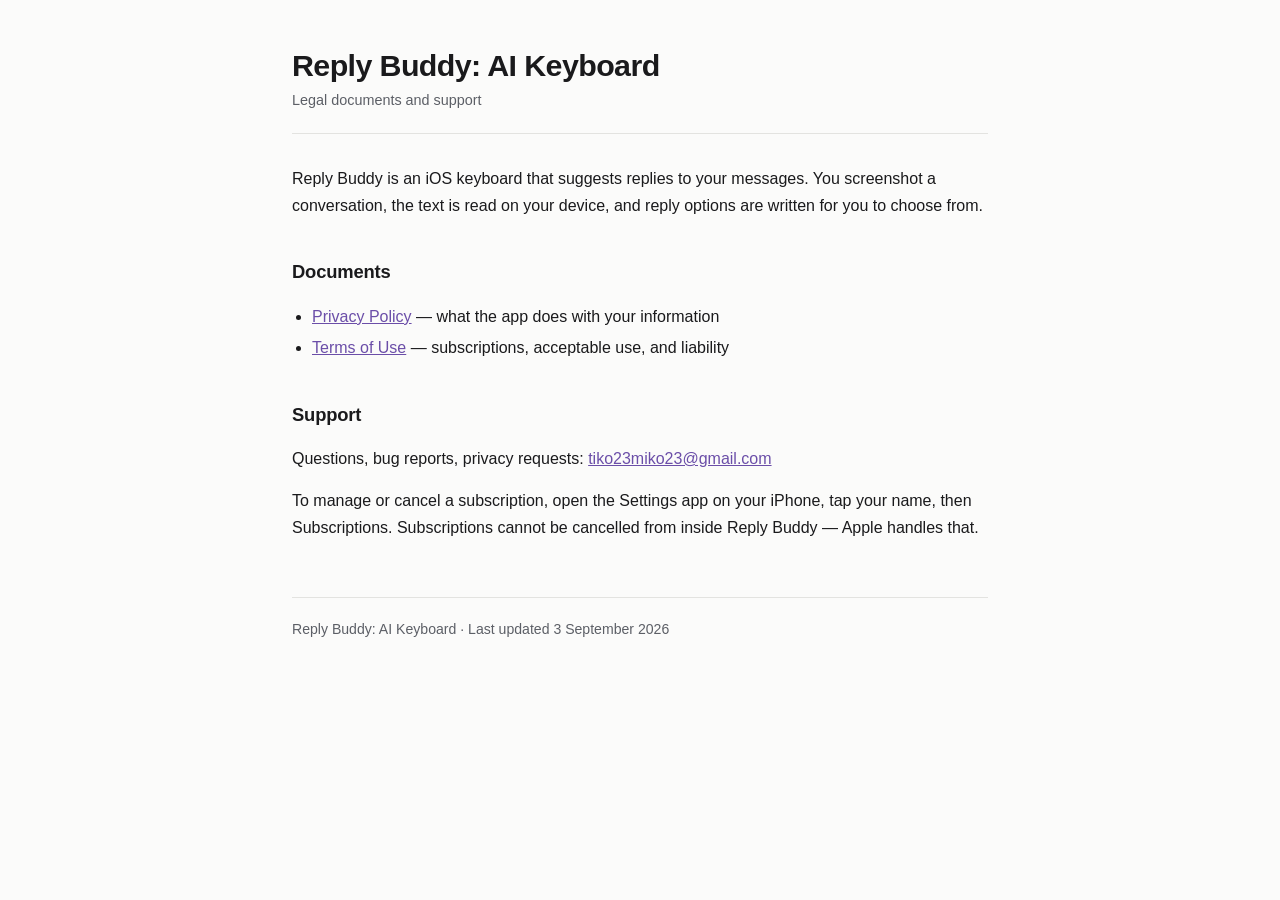
==== index.html @ 84b33973 "Privacy Policy and Terms of Use for Reply Buddy Written against the app's actual behaviour rather th" ====
<!DOCTYPE html>
<html lang="en">
<head>
<meta charset="utf-8">
<meta name="viewport" content="width=device-width, initial-scale=1">
<title>Reply Buddy · Legal</title>
<link rel="stylesheet" href="style.css">
</head>
<body>
<div class="wrap">
<header>
  <h1>Reply Buddy: AI Keyboard</h1>
  <p class="meta">Legal documents and support</p>
</header>

<p>Reply Buddy is an iOS keyboard that suggests replies to your messages. You screenshot a conversation,
the text is read on your device, and reply options are written for you to choose from.</p>

<h2>Documents</h2>
<ul>
  <li><a href="privacy.html">Privacy Policy</a> — what the app does with your information</li>
  <li><a href="terms.html">Terms of Use</a> — subscriptions, acceptable use, and liability</li>
</ul>

<h2>Support</h2>
<p>Questions, bug reports, privacy requests:
<a href="mailto:tiko23miko23@gmail.com">tiko23miko23@gmail.com</a></p>
<p>To manage or cancel a subscription, open the Settings app on your iPhone, tap your name, then
Subscriptions. Subscriptions cannot be cancelled from inside Reply Buddy — Apple handles that.</p>

<footer>Reply Buddy: AI Keyboard · Last updated 3 September 2026</footer>
</div>
</body>
</html>
---- style.css ----
:root {
  --bg: #fbfbfa; --fg: #1a1a1c; --muted: #5c5f66; --rule: #e3e3e0;
  --accent: #6b4ea8; --card: #ffffff;
}
@media (prefers-color-scheme: dark) {
  :root { --bg:#121214; --fg:#e8e8ea; --muted:#9a9ea6; --rule:#2a2a2e; --accent:#b39ae0; --card:#1a1a1d; }
}
* { box-sizing: border-box; }
body {
  margin: 0; background: var(--bg); color: var(--fg);
  font: 16px/1.65 -apple-system, BlinkMacSystemFont, "Segoe UI", Helvetica, Arial, sans-serif;
  -webkit-text-size-adjust: 100%;
}
.wrap { max-width: 46rem; margin: 0 auto; padding: 3rem 1.25rem 5rem; }
header { border-bottom: 1px solid var(--rule); padding-bottom: 1.25rem; margin-bottom: 2rem; }
h1 { font-size: 1.9rem; line-height: 1.15; margin: 0 0 .4rem; letter-spacing: -.02em; }
h2 { font-size: 1.15rem; margin: 2.4rem 0 .6rem; letter-spacing: -.01em; }
h3 { font-size: 1rem; margin: 1.5rem 0 .4rem; }
p, li { color: var(--fg); }
.meta { color: var(--muted); font-size: .9rem; margin: 0; }
a { color: var(--accent); }
ul { padding-left: 1.25rem; }
li { margin: .3rem 0; }
.note {
  background: var(--card); border: 1px solid var(--rule); border-left: 3px solid var(--accent);
  border-radius: 0 8px 8px 0; padding: .9rem 1.1rem; margin: 1.4rem 0;
}
.note p { margin: 0 0 .5rem; } .note p:last-child { margin: 0; }
table { width: 100%; border-collapse: collapse; margin: 1rem 0; font-size: .93rem; }
th, td { text-align: left; padding: .5rem .6rem; border-bottom: 1px solid var(--rule); vertical-align: top; }
th { font-weight: 600; color: var(--muted); font-size: .82rem; text-transform: uppercase; letter-spacing: .04em; }
.scroll { overflow-x: auto; }
footer { margin-top: 3.5rem; padding-top: 1.25rem; border-top: 1px solid var(--rule); color: var(--muted); font-size: .88rem; }
nav.top { margin-bottom: 1.5rem; font-size: .9rem; }
nav.top a { margin-right: 1rem; }
code { background: var(--card); border: 1px solid var(--rule); border-radius: 4px; padding: .08em .34em; font-size: .88em; }
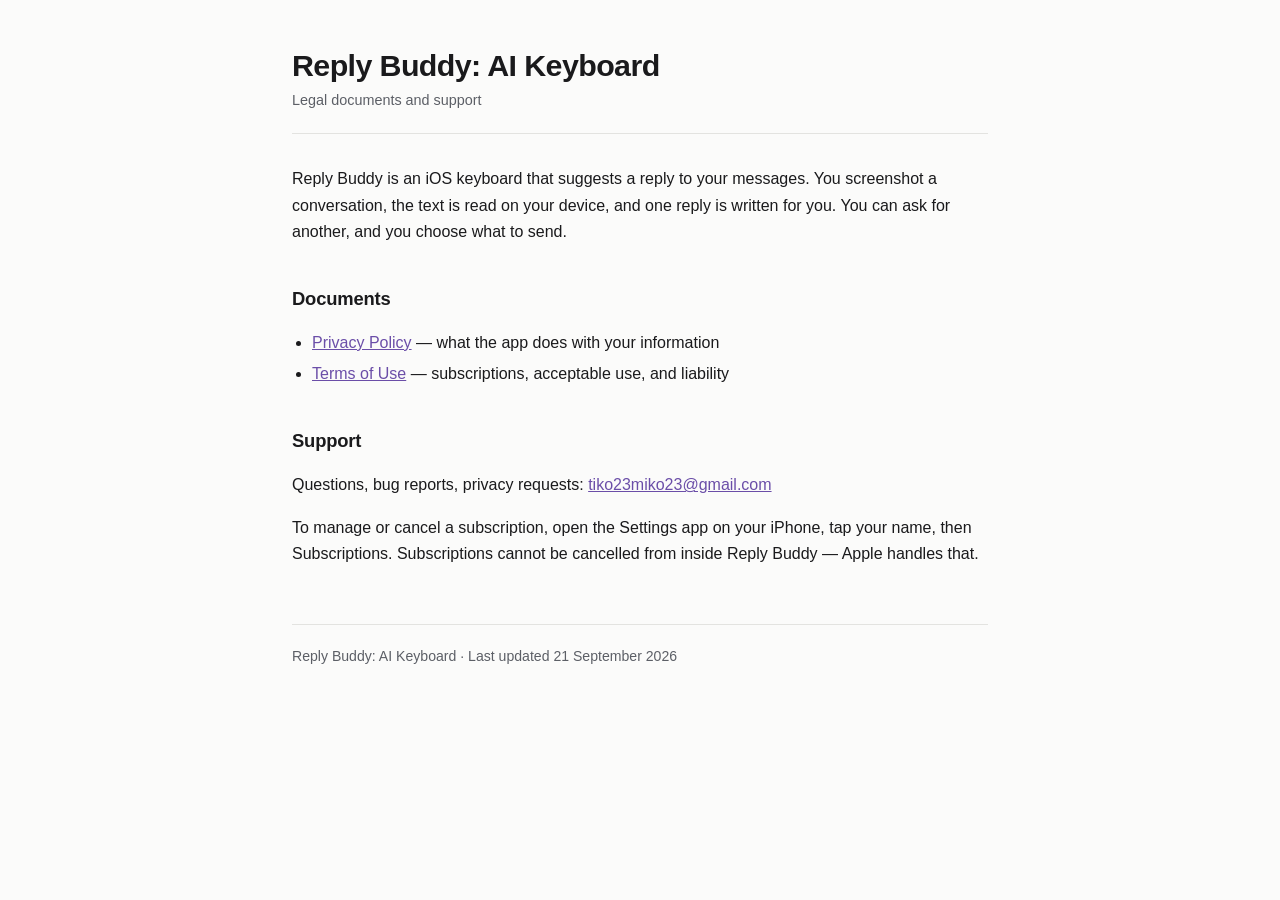
==== commit c74b6802: "Bring both pages back in line with what the app actually does The pages were written 3-7 September a" ====
--- a/index.html
+++ b/index.html
@@ -13,8 +13,9 @@
   <p class="meta">Legal documents and support</p>
 </header>
 
-<p>Reply Buddy is an iOS keyboard that suggests replies to your messages. You screenshot a conversation,
-the text is read on your device, and reply options are written for you to choose from.</p>
+<p>Reply Buddy is an iOS keyboard that suggests a reply to your messages. You screenshot a
+conversation, the text is read on your device, and one reply is written for you. You can ask for
+another, and you choose what to send.</p>
 
 <h2>Documents</h2>
 <ul>
@@ -28,7 +29,7 @@
 <p>To manage or cancel a subscription, open the Settings app on your iPhone, tap your name, then
 Subscriptions. Subscriptions cannot be cancelled from inside Reply Buddy — Apple handles that.</p>
 
-<footer>Reply Buddy: AI Keyboard · Last updated 3 September 2026</footer>
+<footer>Reply Buddy: AI Keyboard · Last updated 21 September 2026</footer>
 </div>
 </body>
 </html>
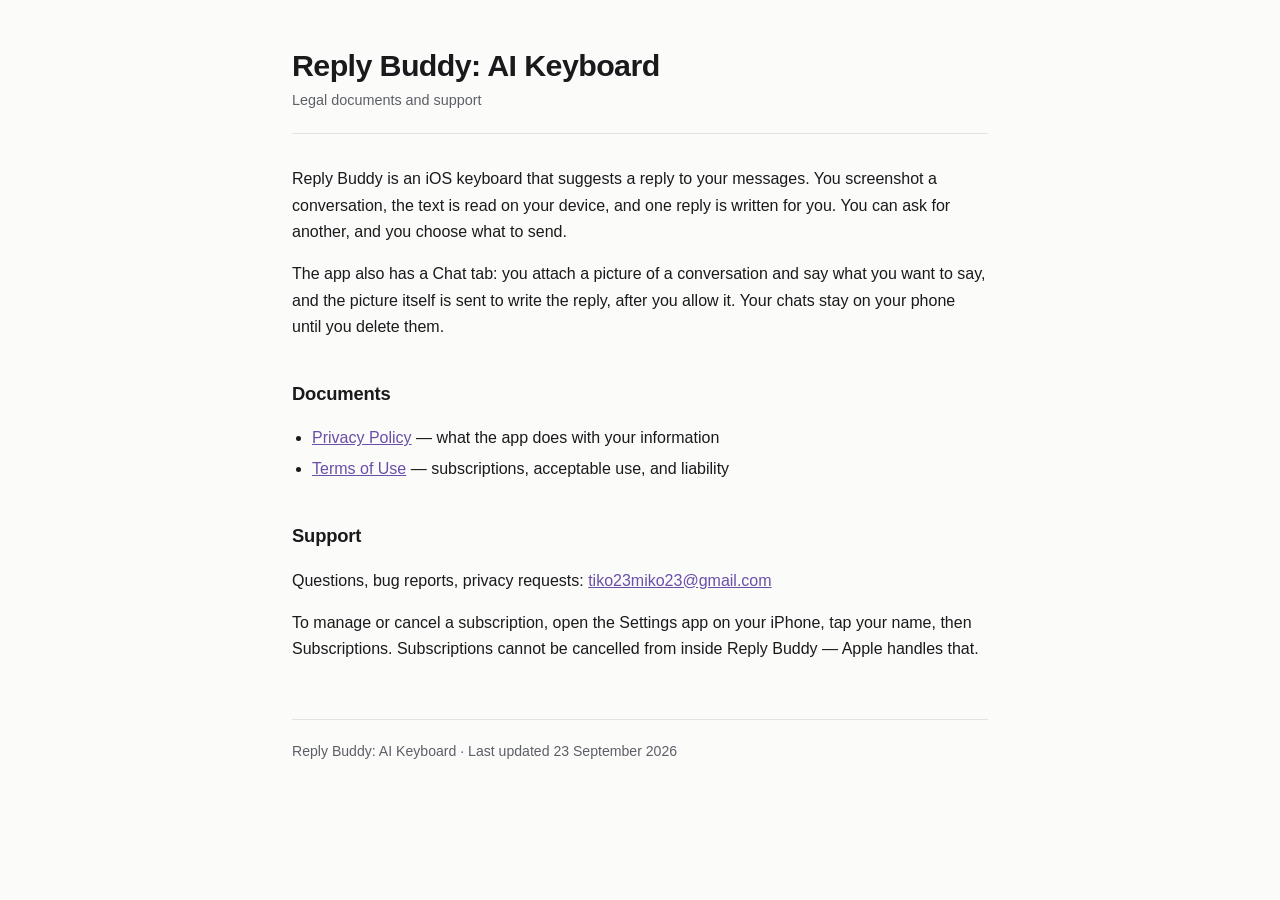
==== commit 180459a5: "Describe the Chat tab: two paths, and the one that sends the picture The app now has a Chat tab that" ====
--- a/index.html
+++ b/index.html
@@ -16,6 +16,9 @@
 <p>Reply Buddy is an iOS keyboard that suggests a reply to your messages. You screenshot a
 conversation, the text is read on your device, and one reply is written for you. You can ask for
 another, and you choose what to send.</p>
+<p>The app also has a Chat tab: you attach a picture of a conversation and say what you want to say,
+and the picture itself is sent to write the reply, after you allow it. Your chats stay on your phone
+until you delete them.</p>
 
 <h2>Documents</h2>
 <ul>
@@ -29,7 +32,7 @@
 <p>To manage or cancel a subscription, open the Settings app on your iPhone, tap your name, then
 Subscriptions. Subscriptions cannot be cancelled from inside Reply Buddy — Apple handles that.</p>
 
-<footer>Reply Buddy: AI Keyboard · Last updated 21 September 2026</footer>
+<footer>Reply Buddy: AI Keyboard · Last updated 23 September 2026</footer>
 </div>
 </body>
 </html>
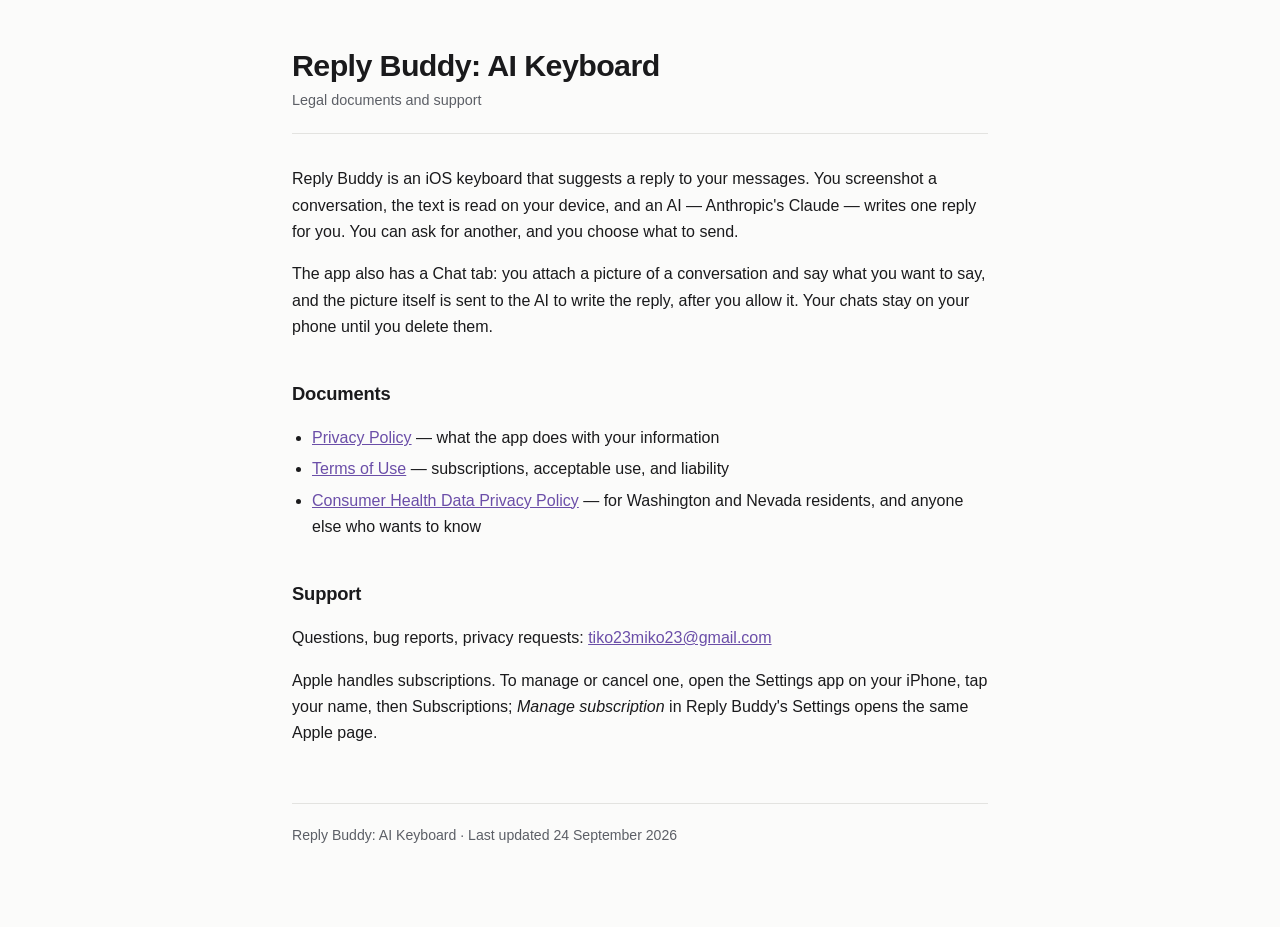
==== commit 14901e79: "Compliance pass: AI named, 18+, Delete my data, linked data, consumer health data policy Privacy pol" ====
--- a/index.html
+++ b/index.html
@@ -14,25 +14,28 @@
 </header>
 
 <p>Reply Buddy is an iOS keyboard that suggests a reply to your messages. You screenshot a
-conversation, the text is read on your device, and one reply is written for you. You can ask for
-another, and you choose what to send.</p>
+conversation, the text is read on your device, and an AI — Anthropic's Claude — writes one reply for
+you. You can ask for another, and you choose what to send.</p>
 <p>The app also has a Chat tab: you attach a picture of a conversation and say what you want to say,
-and the picture itself is sent to write the reply, after you allow it. Your chats stay on your phone
+and the picture itself is sent to the AI to write the reply, after you allow it. Your chats stay on your phone
 until you delete them.</p>
 
 <h2>Documents</h2>
 <ul>
   <li><a href="privacy.html">Privacy Policy</a> — what the app does with your information</li>
   <li><a href="terms.html">Terms of Use</a> — subscriptions, acceptable use, and liability</li>
+  <li><a href="consumer-health-data.html">Consumer Health Data Privacy Policy</a> — for Washington and
+      Nevada residents, and anyone else who wants to know</li>
 </ul>
 
 <h2>Support</h2>
 <p>Questions, bug reports, privacy requests:
 <a href="mailto:tiko23miko23@gmail.com">tiko23miko23@gmail.com</a></p>
-<p>To manage or cancel a subscription, open the Settings app on your iPhone, tap your name, then
-Subscriptions. Subscriptions cannot be cancelled from inside Reply Buddy — Apple handles that.</p>
+<p>Apple handles subscriptions. To manage or cancel one, open the Settings app on your iPhone, tap your
+name, then Subscriptions; <em>Manage subscription</em> in Reply Buddy's Settings opens the same Apple
+page.</p>
 
-<footer>Reply Buddy: AI Keyboard · Last updated 23 September 2026</footer>
+<footer>Reply Buddy: AI Keyboard · Last updated 24 September 2026</footer>
 </div>
 </body>
 </html>
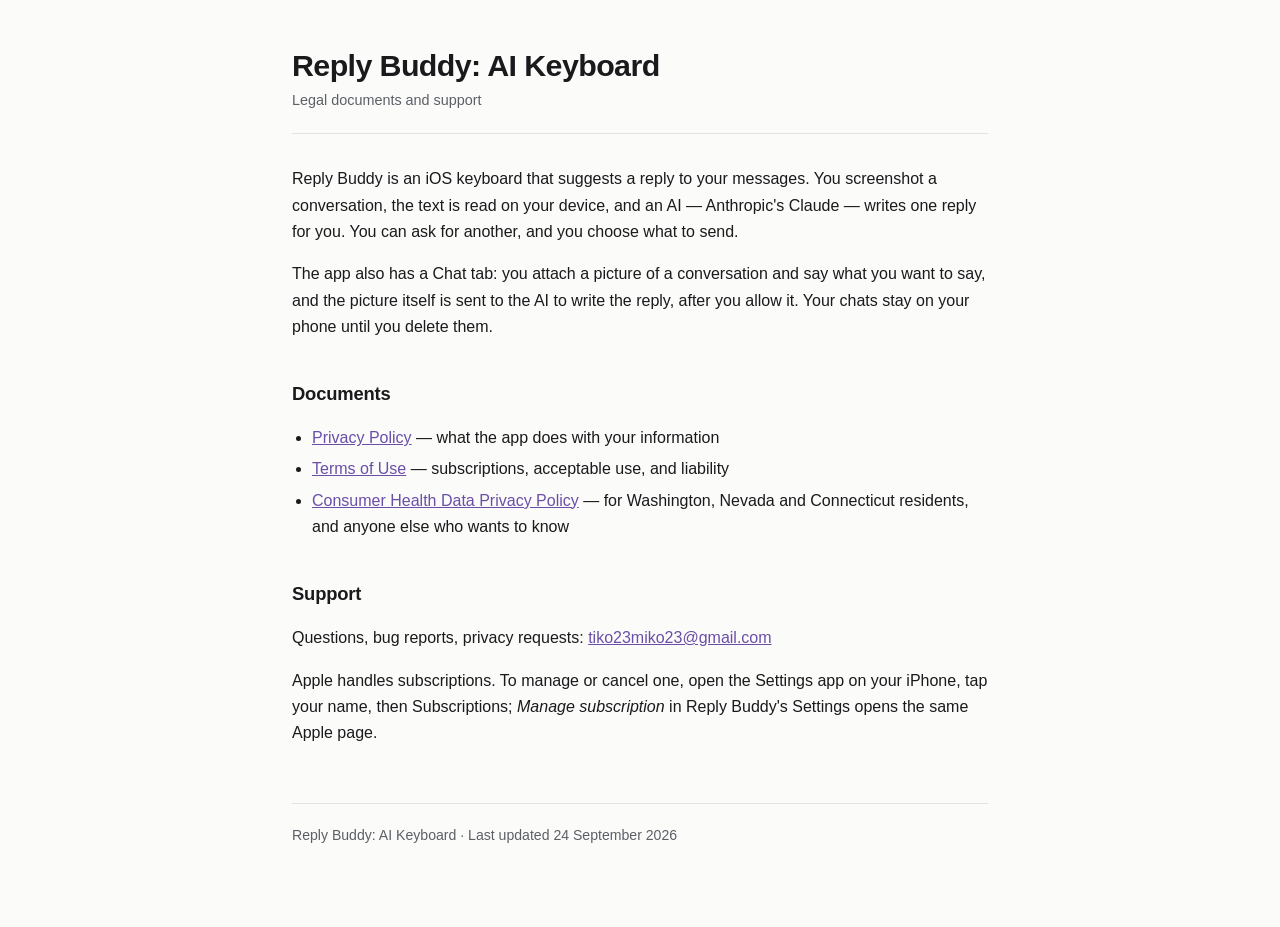
==== commit c73696d0: "Sensitive data and other people: Connecticut consent, Washington health data, honest purposes - Priv" ====
--- a/index.html
+++ b/index.html
@@ -24,8 +24,8 @@
 <ul>
   <li><a href="privacy.html">Privacy Policy</a> — what the app does with your information</li>
   <li><a href="terms.html">Terms of Use</a> — subscriptions, acceptable use, and liability</li>
-  <li><a href="consumer-health-data.html">Consumer Health Data Privacy Policy</a> — for Washington and
-      Nevada residents, and anyone else who wants to know</li>
+  <li><a href="consumer-health-data.html">Consumer Health Data Privacy Policy</a> — for Washington, Nevada and
+      Connecticut residents, and anyone else who wants to know</li>
 </ul>
 
 <h2>Support</h2>
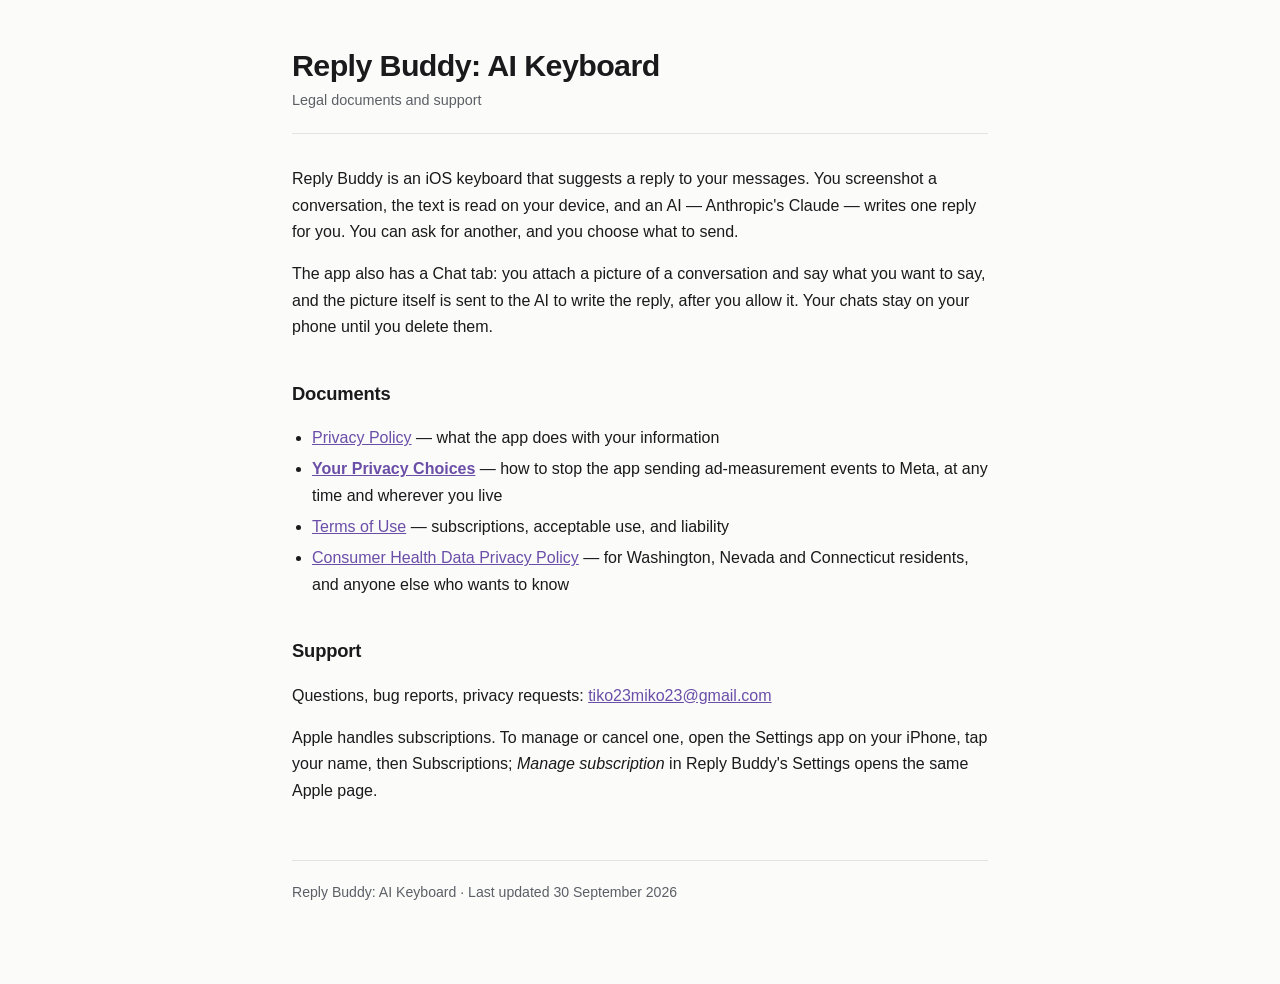
==== commit ec7a5bc7: "Privacy Policy, Terms and Consumer Health Data policy: 30 September 2026 Reply Buddy now measures it" ====
--- a/index.html
+++ b/index.html
@@ -23,6 +23,8 @@
 <h2>Documents</h2>
 <ul>
   <li><a href="privacy.html">Privacy Policy</a> — what the app does with your information</li>
+  <li><a href="privacy.html#opt-out"><strong>Your Privacy Choices</strong></a> — how to stop the app
+      sending ad-measurement events to Meta, at any time and wherever you live</li>
   <li><a href="terms.html">Terms of Use</a> — subscriptions, acceptable use, and liability</li>
   <li><a href="consumer-health-data.html">Consumer Health Data Privacy Policy</a> — for Washington, Nevada and
       Connecticut residents, and anyone else who wants to know</li>
@@ -35,7 +37,7 @@
 name, then Subscriptions; <em>Manage subscription</em> in Reply Buddy's Settings opens the same Apple
 page.</p>
 
-<footer>Reply Buddy: AI Keyboard · Last updated 24 September 2026</footer>
+<footer>Reply Buddy: AI Keyboard · Last updated 30 September 2026</footer>
 </div>
 </body>
 </html>
